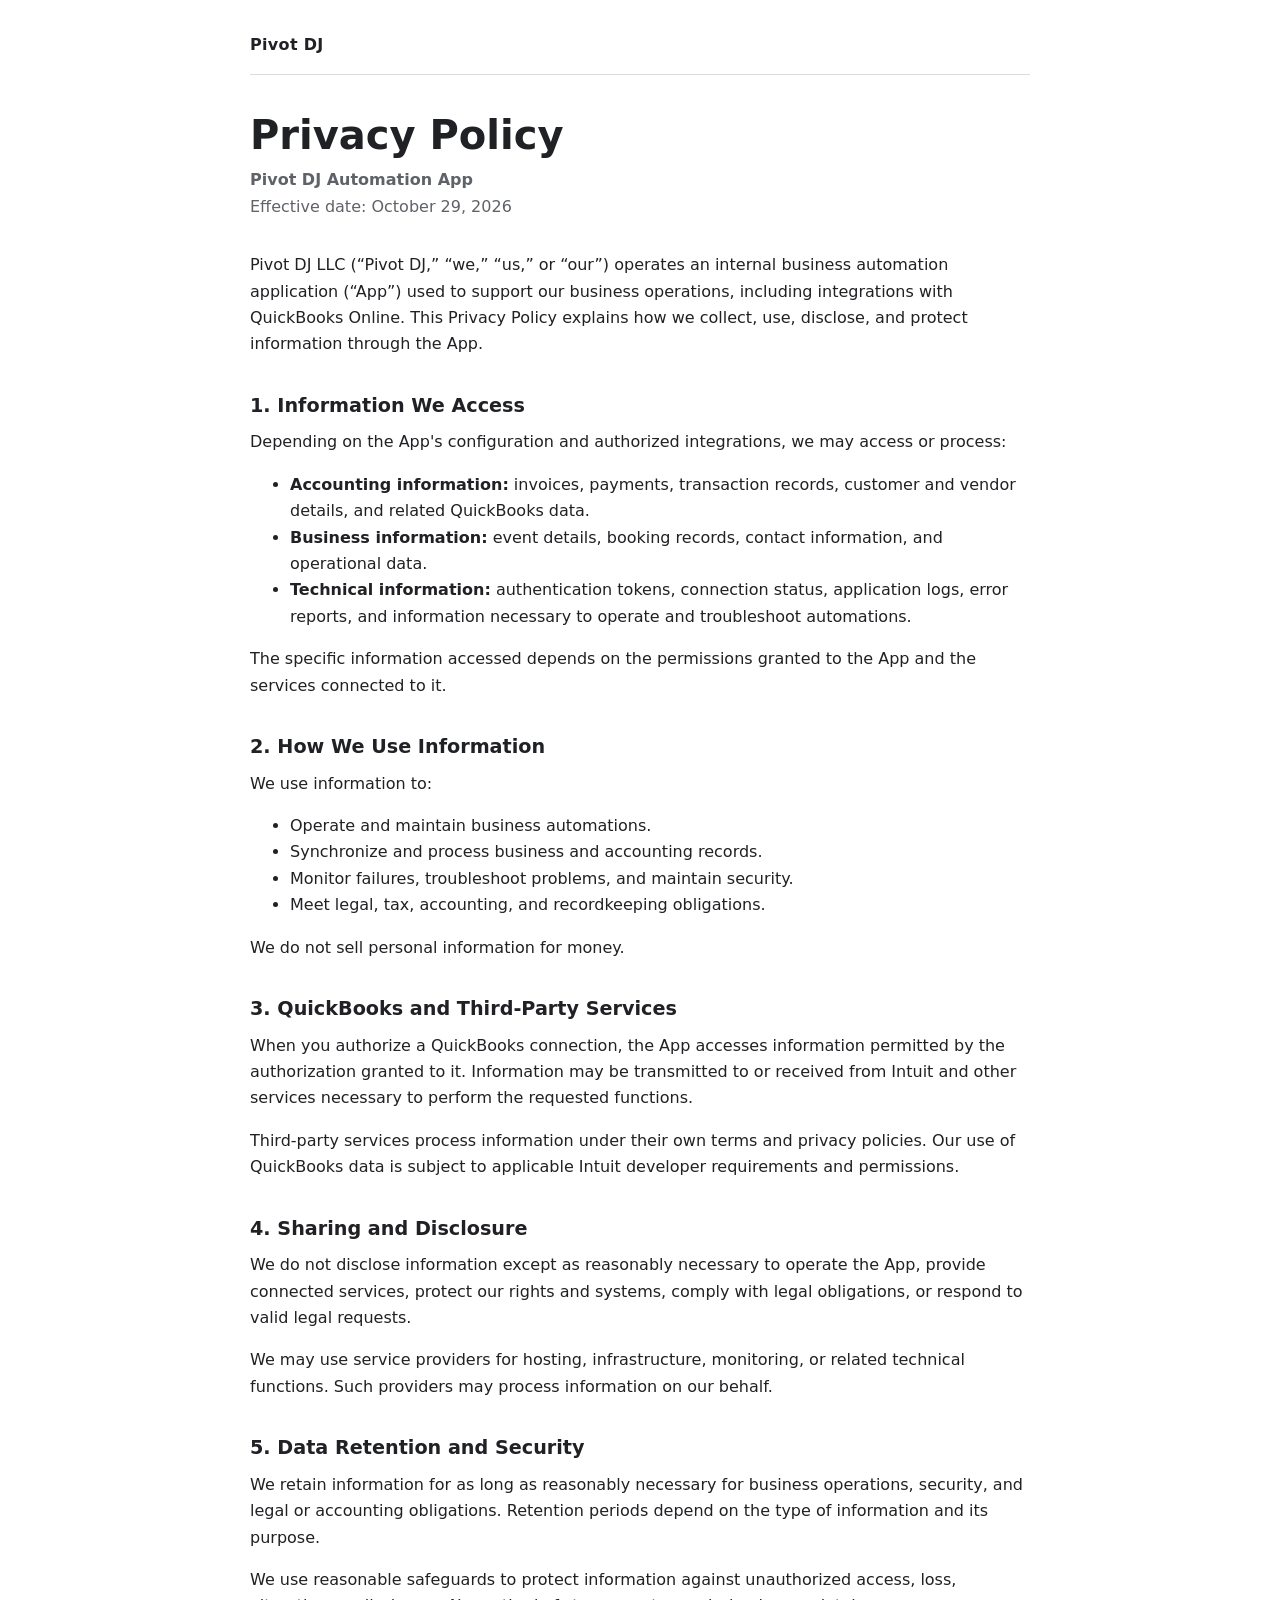
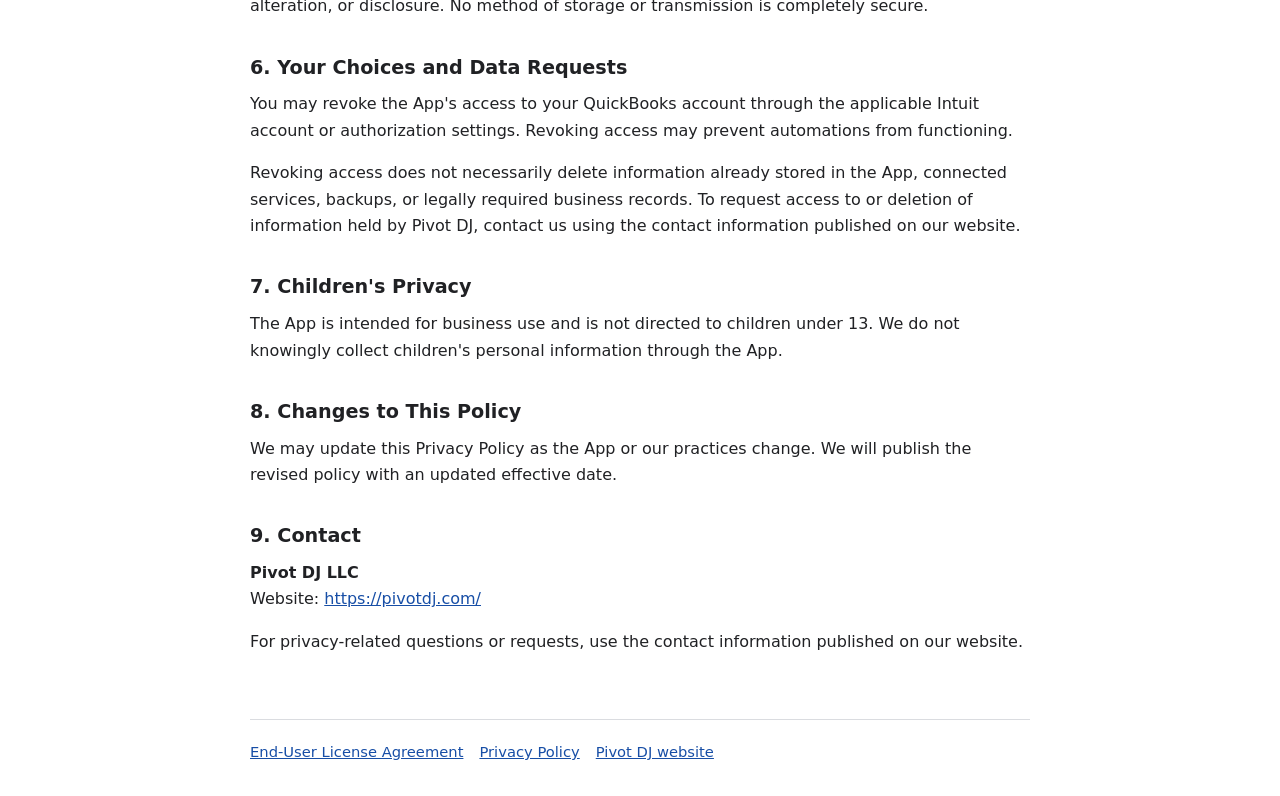
==== qb/privacy.html @ 53326739 "basic eula," ====
<!doctype html>
<html lang="en">
<head>
  <meta charset="utf-8">
  <meta name="viewport" content="width=device-width, initial-scale=1">
  <meta name="robots" content="noindex,nofollow">
  <title>Privacy Policy | Pivot DJ</title>
  <meta name="description" content="Privacy Policy for the Pivot DJ Automation App.">
  <style>
    :root { color-scheme: light; --text:#202124; --muted:#5f6368; --line:#dadce0; --link:#174ea6; }
    * { box-sizing: border-box; }
    body { margin:0; background:#fff; color:var(--text); font:16px/1.65 system-ui,-apple-system,BlinkMacSystemFont,"Segoe UI",sans-serif; }
    header, main, footer { width:min(100% - 2rem, 780px); margin-inline:auto; }
    header { padding:2rem 0 1rem; border-bottom:1px solid var(--line); }
    .brand { font-weight:700; letter-spacing:.02em; text-decoration:none; color:inherit; }
    main { padding:2rem 0 3rem; }
    h1 { font-size:clamp(1.8rem,4vw,2.5rem); line-height:1.2; margin:.25rem 0 .5rem; }
    h2 { font-size:1.2rem; margin:2rem 0 .4rem; }
    p, ul { margin:.5rem 0 1rem; }
    .effective { color:var(--muted); margin-bottom:2rem; }
    a { color:var(--link); }
    footer { border-top:1px solid var(--line); padding:1.25rem 0 2rem; color:var(--muted); font-size:.92rem; }
    nav { display:flex; flex-wrap:wrap; gap:1rem; }
  </style>
</head>
<body>
  <header>
    <a class="brand" href="https://pivotdj.com/">Pivot DJ</a>
  </header>
  <main>
    <h1>Privacy Policy</h1>
    <p class="effective"><strong>Pivot DJ Automation App</strong><br>Effective date: October 29, 2026</p>

    <p>Pivot DJ LLC (“Pivot DJ,” “we,” “us,” or “our”) operates an internal business automation application (“App”) used to support our business operations, including integrations with QuickBooks Online. This Privacy Policy explains how we collect, use, disclose, and protect information through the App.</p>

    <h2>1. Information We Access</h2>
    <p>Depending on the App's configuration and authorized integrations, we may access or process:</p>
    <ul>
      <li><strong>Accounting information:</strong> invoices, payments, transaction records, customer and vendor details, and related QuickBooks data.</li>
      <li><strong>Business information:</strong> event details, booking records, contact information, and operational data.</li>
      <li><strong>Technical information:</strong> authentication tokens, connection status, application logs, error reports, and information necessary to operate and troubleshoot automations.</li>
    </ul>
    <p>The specific information accessed depends on the permissions granted to the App and the services connected to it.</p>

    <h2>2. How We Use Information</h2>
    <p>We use information to:</p>
    <ul>
      <li>Operate and maintain business automations.</li>
      <li>Synchronize and process business and accounting records.</li>
      <li>Monitor failures, troubleshoot problems, and maintain security.</li>
      <li>Meet legal, tax, accounting, and recordkeeping obligations.</li>
    </ul>
    <p>We do not sell personal information for money.</p>

    <h2>3. QuickBooks and Third-Party Services</h2>
    <p>When you authorize a QuickBooks connection, the App accesses information permitted by the authorization granted to it. Information may be transmitted to or received from Intuit and other services necessary to perform the requested functions.</p>
    <p>Third-party services process information under their own terms and privacy policies. Our use of QuickBooks data is subject to applicable Intuit developer requirements and permissions.</p>

    <h2>4. Sharing and Disclosure</h2>
    <p>We do not disclose information except as reasonably necessary to operate the App, provide connected services, protect our rights and systems, comply with legal obligations, or respond to valid legal requests.</p>
    <p>We may use service providers for hosting, infrastructure, monitoring, or related technical functions. Such providers may process information on our behalf.</p>

    <h2>5. Data Retention and Security</h2>
    <p>We retain information for as long as reasonably necessary for business operations, security, and legal or accounting obligations. Retention periods depend on the type of information and its purpose.</p>
    <p>We use reasonable safeguards to protect information against unauthorized access, loss, alteration, or disclosure. No method of storage or transmission is completely secure.</p>

    <h2>6. Your Choices and Data Requests</h2>
    <p>You may revoke the App's access to your QuickBooks account through the applicable Intuit account or authorization settings. Revoking access may prevent automations from functioning.</p>
    <p>Revoking access does not necessarily delete information already stored in the App, connected services, backups, or legally required business records. To request access to or deletion of information held by Pivot DJ, contact us using the contact information published on our website.</p>

    <h2>7. Children's Privacy</h2>
    <p>The App is intended for business use and is not directed to children under 13. We do not knowingly collect children's personal information through the App.</p>

    <h2>8. Changes to This Policy</h2>
    <p>We may update this Privacy Policy as the App or our practices change. We will publish the revised policy with an updated effective date.</p>

    <h2>9. Contact</h2>
    <p><strong>Pivot DJ LLC</strong><br>Website: <a href="https://pivotdj.com/">https://pivotdj.com/</a></p>
    <p>For privacy-related questions or requests, use the contact information published on our website.</p>
  </main>
  <footer>
    <nav aria-label="Legal">
      <a href="/eula.html">End-User License Agreement</a>
      <a href="/privacy-policy.html">Privacy Policy</a>
      <a href="https://pivotdj.com/">Pivot DJ website</a>
    </nav>
  </footer>
</body>
</html>
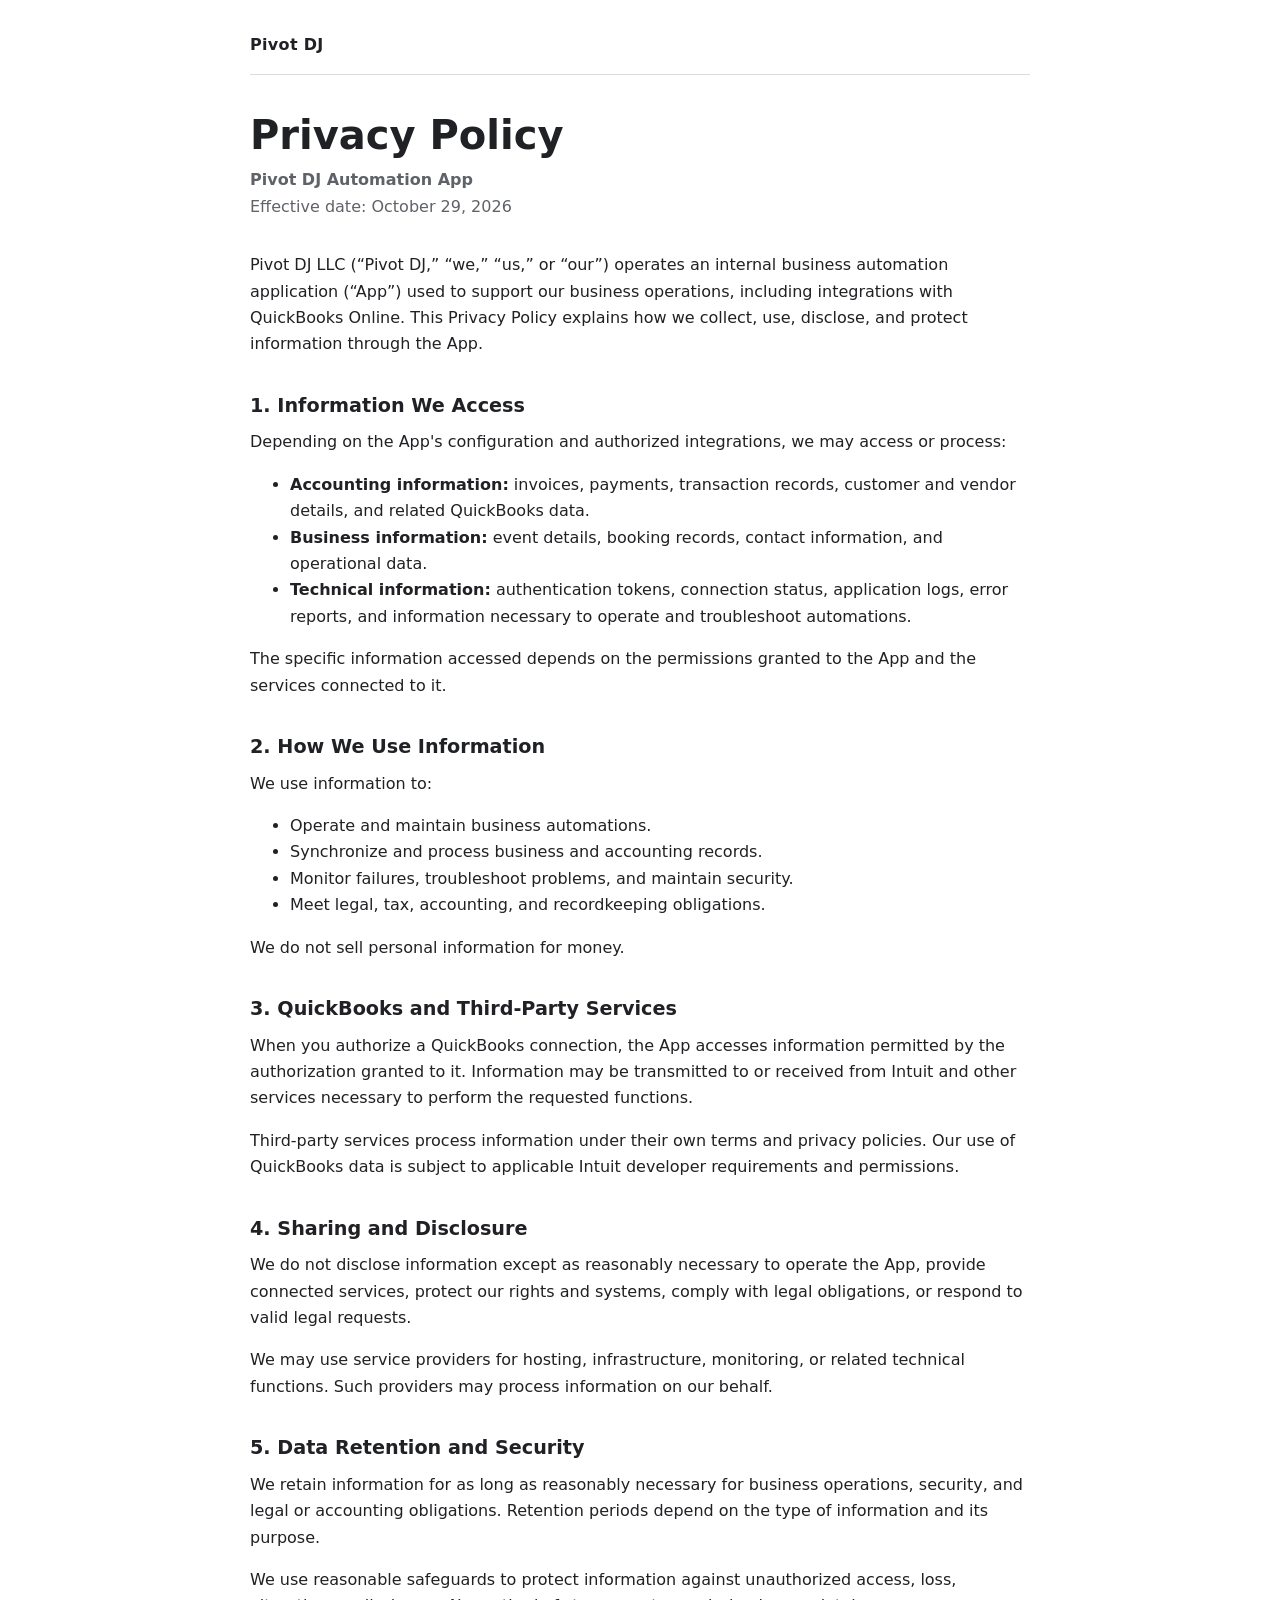
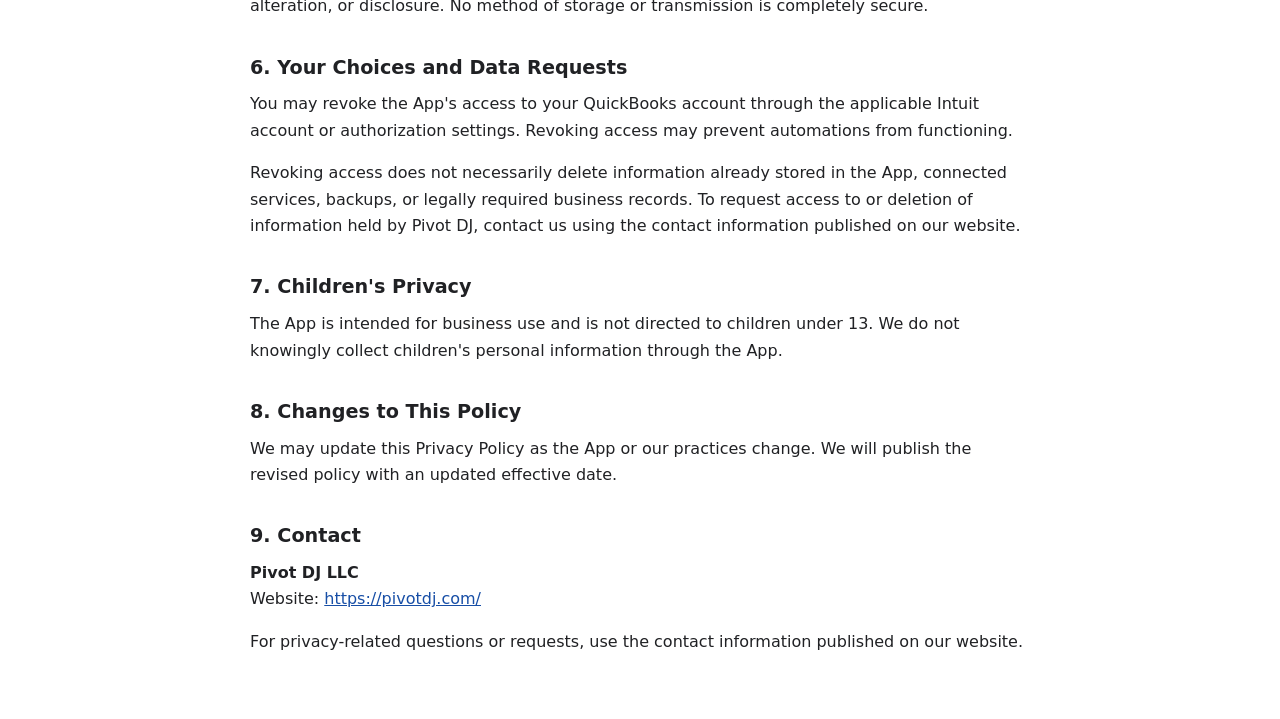
==== commit 9594b80d: "no footer" ====
--- a/qb/privacy.html
+++ b/qb/privacy.html
@@ -78,12 +78,5 @@
     <p><strong>Pivot DJ LLC</strong><br>Website: <a href="https://pivotdj.com/">https://pivotdj.com/</a></p>
     <p>For privacy-related questions or requests, use the contact information published on our website.</p>
   </main>
-  <footer>
-    <nav aria-label="Legal">
-      <a href="/eula.html">End-User License Agreement</a>
-      <a href="/privacy-policy.html">Privacy Policy</a>
-      <a href="https://pivotdj.com/">Pivot DJ website</a>
-    </nav>
-  </footer>
 </body>
 </html>
